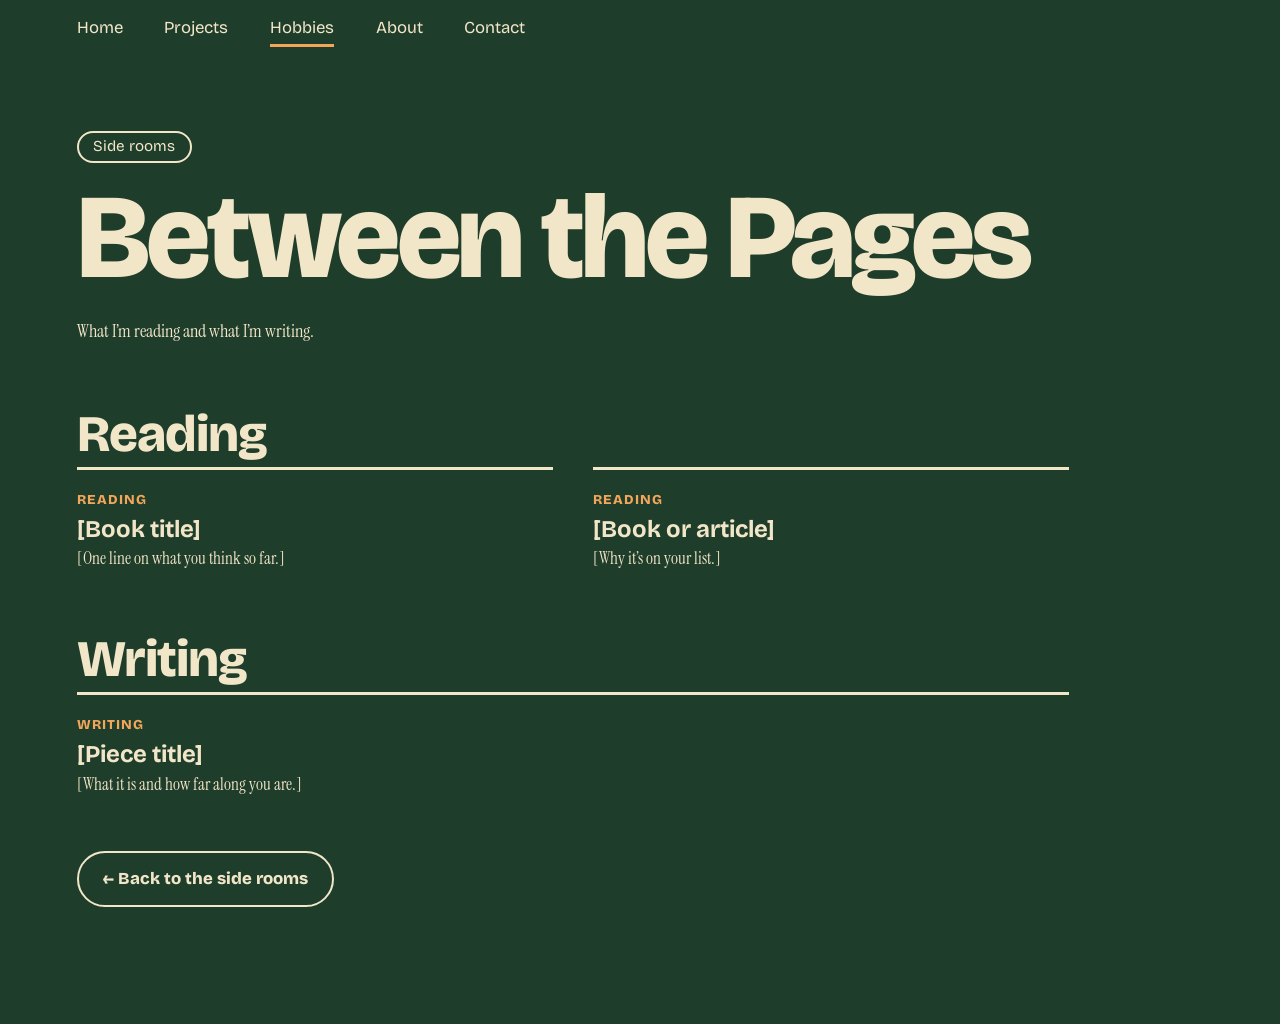
==== between-the-pages.html @ bec0c762 "faaah" ====
<!DOCTYPE html>
<html lang="en">
<head>
<meta charset="utf-8">
<meta name="viewport" content="width=device-width, initial-scale=1">
<title>Between the Pages — Umair</title>
<link rel="preconnect" href="https://fonts.googleapis.com">
<link rel="preconnect" href="https://fonts.gstatic.com" crossorigin>
<link href="https://fonts.googleapis.com/css2?family=Bricolage+Grotesque:opsz,wght@12..96,400;12..96,800&family=Instrument+Serif:ital@0;1&display=swap" rel="stylesheet">
<link rel="stylesheet" href="style.css">
</head>
<body style="--bg:#1f3d2b;--ink:#f1e6c8;--accent:#f2a65a">
<nav aria-label="Main">
  <a href="index.html#hello">Home</a>
  <a href="index.html#selfhelp">Projects</a>
  <a href="index.html#side" aria-current="true">Hobbies</a>
  <a href="index.html#about">About</a>
  <a href="index.html#contact">Contact</a>
</nav>
<main class="room">
  <div class="wrap hob">
    <span class="plaque">Side rooms</span>
    <h2>Between the Pages</h2>
    <p class="sub">What I’m reading and what I’m writing.</p>
    <h3>Reading</h3>
    <div class="pages">
      <article class="page"><span class="kind">Reading</span><strong>[Book title]</strong><p>[One line on what you think so far.]</p></article>
      <article class="page"><span class="kind">Reading</span><strong>[Book or article]</strong><p>[Why it’s on your list.]</p></article>
    </div>
    <h3>Writing</h3>
    <div class="pages">
      <article class="page"><span class="kind">Writing</span><strong>[Piece title]</strong><p>[What it is and how far along you are.]</p></article>
    </div>
    <a class="btn ghost back" href="index.html#side">← Back to the side rooms</a>
  </div>
</main>
</body>
</html>
---- style.css ----
:root{
  --bg:#c9b8f0; --ink:#1b1030; --accent:#ff5a36;
  --display:"Bricolage Grotesque","Helvetica Neue",Arial,sans-serif;
  --serif:"Instrument Serif",Georgia,"Times New Roman",serif;
}
*{box-sizing:border-box;margin:0}
html{scroll-behavior:smooth}
body{background:var(--bg);color:var(--ink);font-family:var(--serif);font-size:1.3rem;line-height:1.55;transition:background .9s ease,color .9s ease}
a{color:inherit}
:focus-visible{outline:3px solid var(--accent);outline-offset:3px}
.room{min-height:100vh;padding:clamp(5.5rem,10vw,8rem) clamp(1.2rem,6vw,6rem) clamp(3rem,9vw,7rem);position:relative;display:flex;flex-direction:column;justify-content:center}
.wrap{max-width:62rem}
h1,h2{font-family:var(--display);font-weight:800;line-height:.92;letter-spacing:-.03em}
h1{font-size:clamp(4.5rem,22vw,17rem)}
h1 span{display:inline-block;transition:transform .35s cubic-bezier(.3,1.8,.5,1)}
h1 span:hover{transform:translateY(-.08em) rotate(-8deg)}
h2{font-size:clamp(2.8rem,10vw,7.5rem);margin-bottom:1.5rem}
p{max-width:34em;margin-bottom:1rem}
.lede{font-size:clamp(1.5rem,3.4vw,2.4rem);line-height:1.25;max-width:24em;margin-top:1.5rem}
.plaque{font-family:var(--display);font-size:.95rem;font-weight:400;margin-bottom:1.2rem;display:inline-block;border:2px solid currentColor;border-radius:99px;padding:.15rem .9rem}
.tags{list-style:none;padding:0;display:flex;flex-wrap:wrap;gap:.5rem;margin:1.2rem 0 1.6rem}
.tags li{font-family:var(--display);font-size:.9rem;background:var(--ink);color:var(--bg);padding:.2rem .8rem;border-radius:4px;transition:background .9s,color .9s}
.btn{display:inline-block;font-family:var(--display);font-weight:800;font-size:1.05rem;text-decoration:none;background:var(--accent);color:#fff;padding:.8rem 1.5rem;border-radius:99px;margin:.3rem .5rem .3rem 0;transition:transform .2s}
.btn:hover{transform:rotate(-3deg) scale(1.04)}
.btn.ghost{background:transparent;color:inherit;border:2px solid currentColor}

/* nav */
nav{position:fixed;top:0;left:0;right:0;z-index:20;display:flex;gap:clamp(1.1rem,3.5vw,2.6rem);padding:.95rem clamp(1.2rem,6vw,6rem);background:var(--bg);font-family:var(--display);font-size:1.05rem;overflow-x:auto;white-space:nowrap;transition:background .9s ease}
nav a{text-decoration:none;padding-bottom:.15rem;border-bottom:3px solid transparent;transition:border-color .25s}
nav a:hover,nav a[aria-current="true"]{border-bottom-color:var(--accent)}

/* about */
.about{display:grid;grid-template-columns:repeat(auto-fit,minmax(16rem,1fr));gap:2rem 3rem;margin-top:1.5rem}
.about h3{font-family:var(--display);font-size:1.5rem;line-height:1.1;display:inline-block;border-bottom:3px solid var(--accent);margin-bottom:.8rem}
.about .tags{margin-top:0}

/* A Bloody Affair */
#affair{--blood:#c3111f}
#affair h2{font-style:normal;color:var(--blood);text-shadow:0 .04em 0 #000}
#affair p{color:#e9d5cf}
#affair .drip{position:absolute;left:0;top:0;width:100%;height:5rem;fill:var(--blood)}
#affair .tags li{background:var(--blood);color:#fff}

/* World of the Absurd */
#absurd h2{transform:rotate(-2.5deg);transform-origin:left}
#absurd h2 em{font-family:var(--serif);font-weight:400;display:block;transform:rotate(5deg) translateX(1.5rem)}
.blob{position:absolute;right:6vw;top:14vh;width:clamp(8rem,22vw,18rem);aspect-ratio:1;background:var(--accent);border-radius:62% 38% 55% 45%/48% 60% 40% 52%;animation:wob 9s ease-in-out infinite alternate}
@keyframes wob{to{border-radius:40% 60% 38% 62%/60% 40% 58% 42%;transform:rotate(25deg)}}

/* hobbies */
.hob h3{font-family:var(--display);font-weight:800;font-size:clamp(1.9rem,5vw,3.2rem);letter-spacing:-.02em;line-height:1;margin:4rem 0 .4rem}
.hob .sub{font-size:1.15rem;margin-bottom:1.5rem}
.works{display:grid;grid-template-columns:repeat(auto-fit,minmax(13rem,1fr));gap:1.5rem}
.work{position:relative}
.work .ph,.work img,.work video{width:100%;aspect-ratio:1;object-fit:cover;display:block;border:3px solid var(--ink);background:var(--accent)}
.work .tag{position:absolute;top:.6rem;left:.6rem;font-family:var(--display);font-weight:800;font-size:.85rem;background:var(--ink);color:var(--bg);padding:.1rem .6rem;border-radius:4px}
.work figcaption,.memo p{font-size:1.05rem;line-height:1.3;margin:.6rem 0 0}
.scatter{display:flex;flex-wrap:wrap;gap:2.5rem 3.5rem;align-items:flex-start;padding:1rem 0 2rem}
.memo{width:min(18rem,100%);background:#fff;color:#1b1030;padding:.7rem .7rem 1rem;box-shadow:6px 6px 0 var(--ink);transition:transform .35s cubic-bezier(.3,1.6,.5,1)}
.memo .ph,.memo img,.memo video{width:100%;aspect-ratio:4/5;object-fit:cover;display:block;background:var(--accent)}
.memo:nth-child(1){transform:rotate(-3deg)}
.memo:nth-child(2){transform:rotate(2.5deg);margin-top:2.5rem;width:min(14rem,100%)}
.memo:nth-child(3){transform:rotate(-1.5deg);margin-top:.8rem}
.memo:nth-child(4){transform:rotate(3deg);margin-top:3rem;width:min(15rem,100%)}
.memo:hover{transform:rotate(0) scale(1.04);z-index:2}
.memo.note{background:var(--ink);color:var(--bg);box-shadow:none;padding:1.2rem;font-size:1.25rem;line-height:1.3;width:min(15rem,100%)}
.memo.note p{margin:0;font-size:1.25rem}
.pages{display:grid;grid-template-columns:repeat(auto-fit,minmax(16rem,1fr));gap:1.5rem 2.5rem}
.page{border-top:3px solid var(--ink);padding-top:.7rem}
.page .kind{font-family:var(--display);font-size:.85rem;font-weight:800;text-transform:uppercase;letter-spacing:.08em;color:var(--accent)}
.page strong{display:block;font-family:var(--display);font-size:1.5rem;line-height:1.1;margin:.2rem 0 .3rem}
.page p{font-size:1.05rem;line-height:1.35;margin:0}
footer.room{min-height:60vh}
.links a{font-family:var(--display);font-size:clamp(1.6rem,4vw,2.8rem);font-weight:800;display:block;text-decoration-thickness:3px;text-underline-offset:.15em;width:max-content}
@media(prefers-reduced-motion:reduce){*{animation:none!important;transition:none!important}html{scroll-behavior:auto}}

/* hobby doors (cards on the main page) */
.doors{display:grid;grid-template-columns:repeat(auto-fit,minmax(14rem,1fr));gap:1.5rem;margin-top:2rem}
.door{aspect-ratio:3/4;padding:1.2rem;display:flex;flex-direction:column;justify-content:flex-end;text-decoration:none;font-family:var(--display);font-weight:800;font-size:1.9rem;line-height:1.05;background:var(--ink);color:var(--bg);transition:transform .3s}
.door small{font-family:var(--serif);font-weight:400;font-size:1.05rem;line-height:1.3;margin-top:.4rem}
.door .go{font-family:var(--display);font-size:.95rem;margin-top:1rem}
.door:nth-child(1){border-radius:50% 50% 0 0}
.door:nth-child(2){border-radius:1.5rem;transform:rotate(2deg)}
.door:nth-child(3){border-radius:0 40% 0 40%;background:var(--accent);color:#fff}
.door:hover{transform:rotate(-3deg) translateY(-6px)}
.back{margin-top:3.5rem}
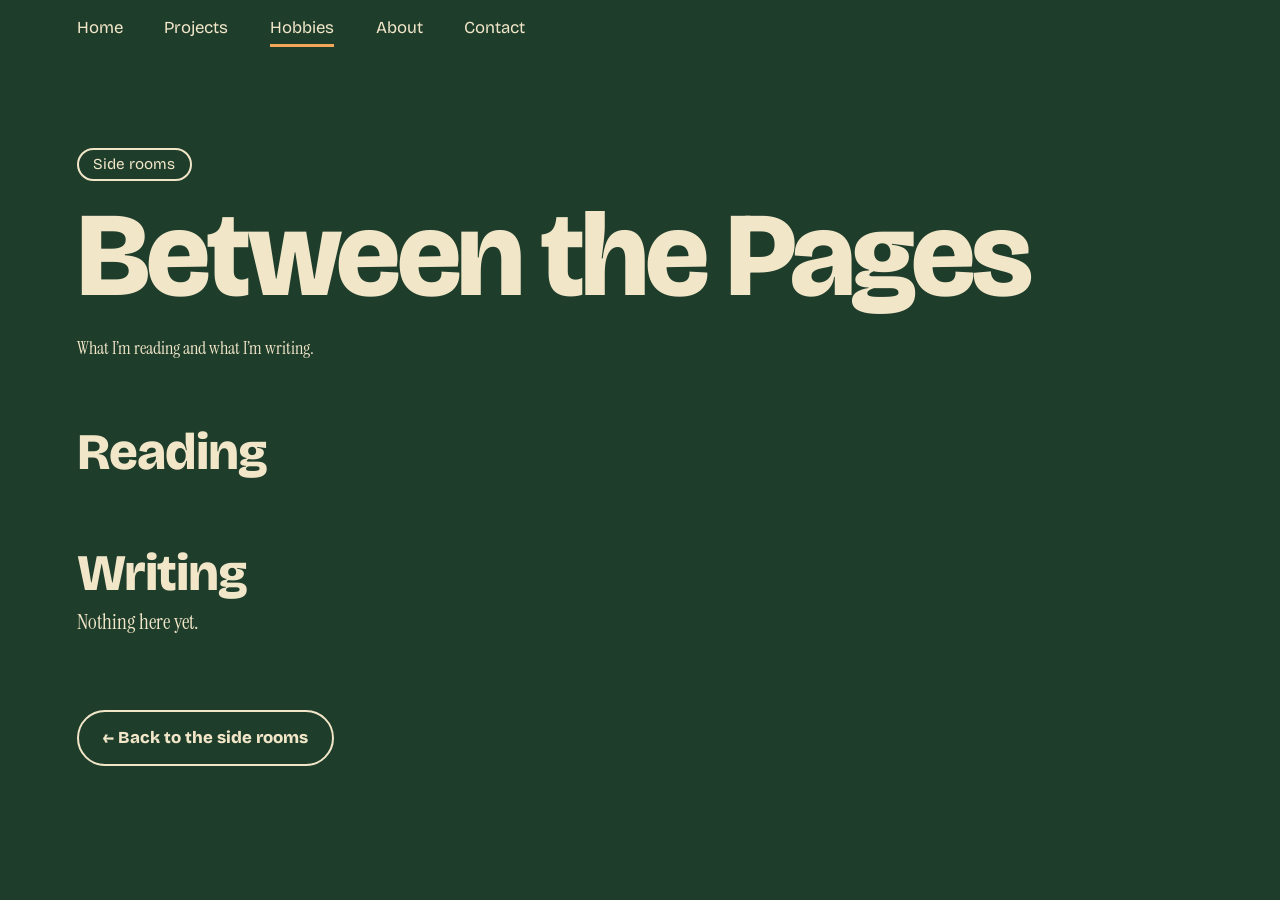
==== commit 00f0ad4b: "addsa" ====
--- a/between-the-pages.html
+++ b/between-the-pages.html
@@ -9,7 +9,7 @@
 <link href="https://fonts.googleapis.com/css2?family=Bricolage+Grotesque:opsz,wght@12..96,400;12..96,800&family=Instrument+Serif:ital@0;1&display=swap" rel="stylesheet">
 <link rel="stylesheet" href="style.css">
 </head>
-<body style="--bg:#1f3d2b;--ink:#f1e6c8;--accent:#f2a65a">
+<body data-page="between-the-pages" style="--bg:#1f3d2b;--ink:#f1e6c8;--accent:#f2a65a">
 <nav aria-label="Main">
   <a href="index.html#hello">Home</a>
   <a href="index.html#selfhelp">Projects</a>
@@ -22,17 +22,11 @@
     <span class="plaque">Side rooms</span>
     <h2>Between the Pages</h2>
     <p class="sub">What I’m reading and what I’m writing.</p>
-    <h3>Reading</h3>
-    <div class="pages">
-      <article class="page"><span class="kind">Reading</span><strong>[Book title]</strong><p>[One line on what you think so far.]</p></article>
-      <article class="page"><span class="kind">Reading</span><strong>[Book or article]</strong><p>[Why it’s on your list.]</p></article>
-    </div>
-    <h3>Writing</h3>
-    <div class="pages">
-      <article class="page"><span class="kind">Writing</span><strong>[Piece title]</strong><p>[What it is and how far along you are.]</p></article>
-    </div>
+    <div data-group="Reading"><h3>Reading</h3><div class="pages"></div></div>
+    <div data-group="Writing"><h3>Writing</h3><div class="pages"></div></div>
     <a class="btn ghost back" href="index.html#side">← Back to the side rooms</a>
   </div>
 </main>
+<script src="gallery.js"></script>
 </body>
 </html>
--- a/style.css
+++ b/style.css
@@ -58,10 +58,10 @@
 .scatter{display:flex;flex-wrap:wrap;gap:2.5rem 3.5rem;align-items:flex-start;padding:1rem 0 2rem}
 .memo{width:min(18rem,100%);background:#fff;color:#1b1030;padding:.7rem .7rem 1rem;box-shadow:6px 6px 0 var(--ink);transition:transform .35s cubic-bezier(.3,1.6,.5,1)}
 .memo .ph,.memo img,.memo video{width:100%;aspect-ratio:4/5;object-fit:cover;display:block;background:var(--accent)}
-.memo:nth-child(1){transform:rotate(-3deg)}
-.memo:nth-child(2){transform:rotate(2.5deg);margin-top:2.5rem;width:min(14rem,100%)}
-.memo:nth-child(3){transform:rotate(-1.5deg);margin-top:.8rem}
-.memo:nth-child(4){transform:rotate(3deg);margin-top:3rem;width:min(15rem,100%)}
+.memo:nth-child(4n+1){transform:rotate(-3deg)}
+.memo:nth-child(4n+2){transform:rotate(2.5deg);margin-top:2.5rem;width:min(14rem,100%)}
+.memo:nth-child(4n+3){transform:rotate(-1.5deg);margin-top:.8rem}
+.memo:nth-child(4n+4){transform:rotate(3deg);margin-top:3rem;width:min(15rem,100%)}
 .memo:hover{transform:rotate(0) scale(1.04);z-index:2}
 .memo.note{background:var(--ink);color:var(--bg);box-shadow:none;padding:1.2rem;font-size:1.25rem;line-height:1.3;width:min(15rem,100%)}
 .memo.note p{margin:0;font-size:1.25rem}
